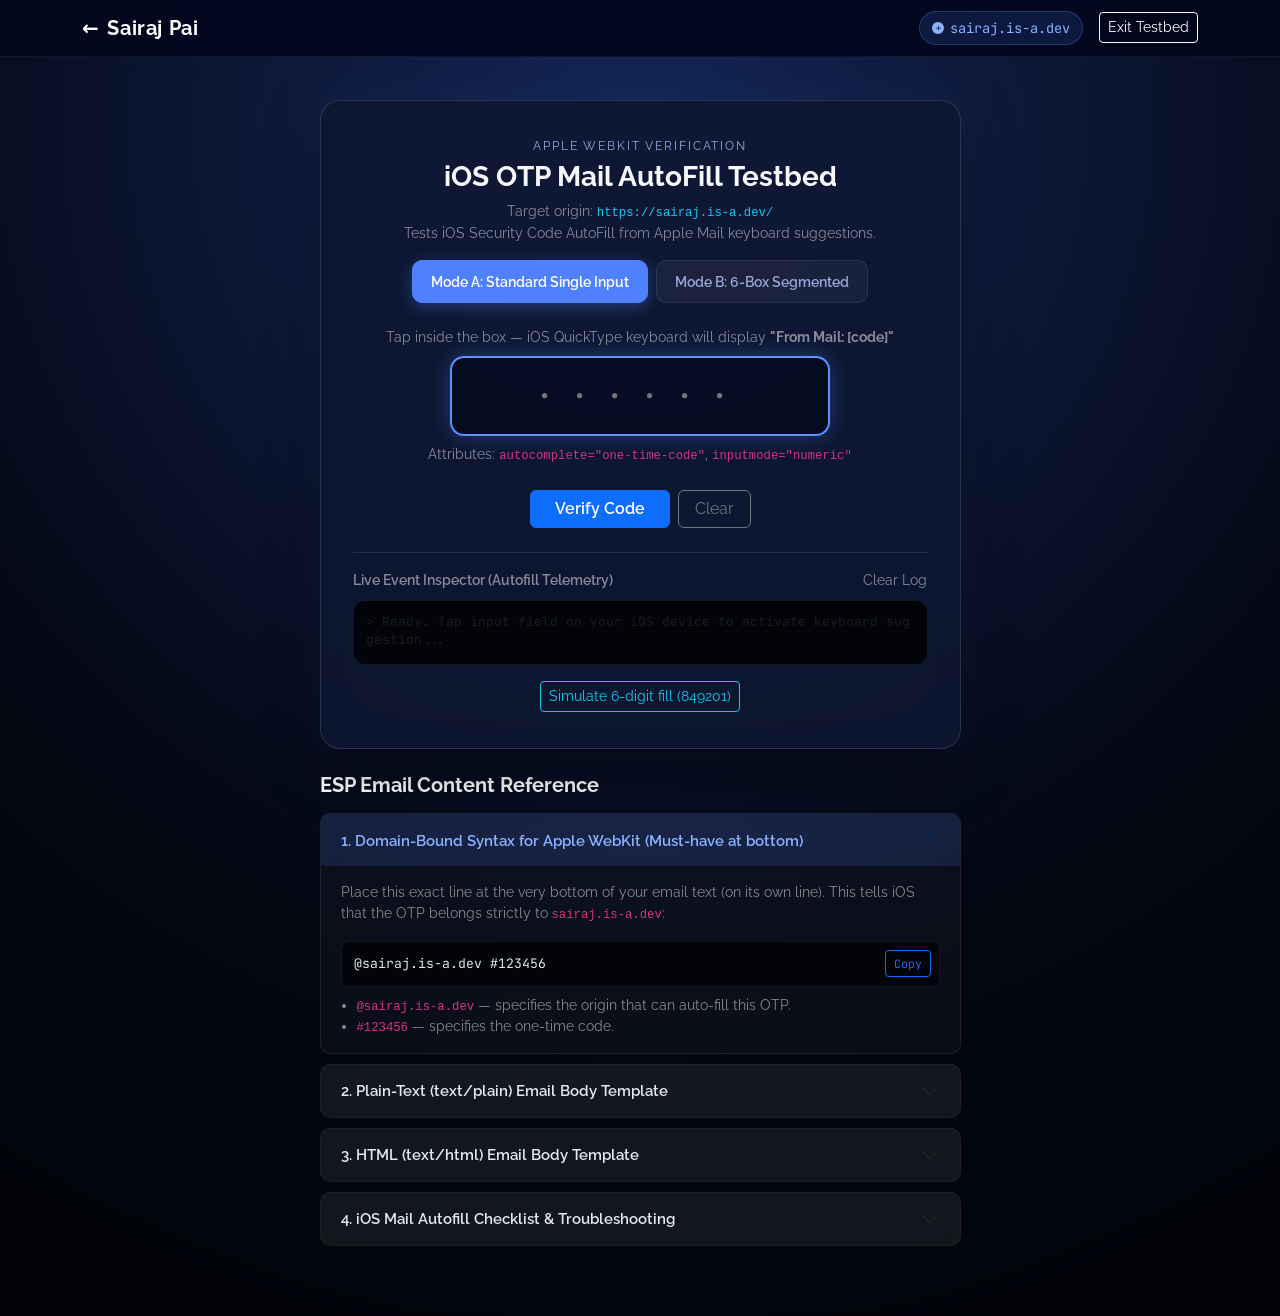
==== otp.html @ cb769e54 "test : otp mailer" ====
<!DOCTYPE html>
<html lang="en">
<head>
  <meta charset="utf-8" />
  <meta name="viewport" content="width=device-width, initial-scale=1, maximum-scale=1" />
  <title>OTP AutoFill Testbed — Sairaj Pai</title>
  <link rel="icon" type="image/x-icon" href="old/v2/images/favicon.png" />

  <!-- Fonts & Bootstrap 5.3 -->
  <link rel="preconnect" href="https://fonts.googleapis.com" />
  <link rel="preconnect" href="https://fonts.gstatic.com" crossorigin />
  <link href="https://fonts.googleapis.com/css2?family=Raleway:wght@300;400;600;700&family=JetBrains+Mono:wght@400;600&display=swap" rel="stylesheet" />
  <link href="https://cdn.jsdelivr.net/npm/bootstrap@5.3.3/dist/css/bootstrap.min.css" rel="stylesheet" crossorigin="anonymous" />
  <link rel="stylesheet" href="css/main.css" />

  <style>
    :root {
      --sp-accent: #4f80ff;
      --sp-accent-glow: rgba(79, 128, 255, 0.35);
      --sp-card-bg: rgba(14, 23, 49, 0.88);
      --sp-card-border: rgba(255, 255, 255, 0.12);
      --sp-box-border: rgba(255, 255, 255, 0.18);
      --sp-box-focus: #5b92ff;
      --sp-success: #10b981;
    }

    body {
      background: #040814;
      color: #f6f7fb;
      min-height: 100vh;
      display: flex;
      flex-direction: column;
    }

    .otp-page-wrapper {
      background: radial-gradient(circle at 50% 10%, #152758 0%, #040814 60%, #020308 100%);
      flex: 1;
      padding-top: 100px;
      padding-bottom: 60px;
    }

    .otp-card {
      background: var(--sp-card-bg);
      backdrop-filter: blur(16px);
      border: 1px solid var(--sp-card-border);
      border-radius: 20px;
      padding: 36px 32px;
      box-shadow: 0 20px 50px rgba(0, 0, 0, 0.5), 0 0 40px rgba(79, 128, 255, 0.12);
    }

    .badge-domain {
      background: rgba(79, 128, 255, 0.15);
      color: #8bb2ff;
      border: 1px solid rgba(79, 128, 255, 0.3);
      font-family: 'JetBrains Mono', monospace;
      font-size: 0.85rem;
      padding: 6px 12px;
      border-radius: 999px;
      display: inline-flex;
      align-items: center;
      gap: 6px;
    }

    /* Tabs */
    .nav-pills-custom .nav-link {
      color: #9aa4d9;
      background: rgba(255, 255, 255, 0.05);
      border: 1px solid rgba(255, 255, 255, 0.08);
      font-weight: 600;
      font-size: 0.9rem;
      border-radius: 10px;
      padding: 10px 18px;
      transition: all 0.2s ease;
    }

    .nav-pills-custom .nav-link.active {
      background: var(--sp-accent);
      color: #fff;
      border-color: var(--sp-accent);
      box-shadow: 0 4px 15px var(--sp-accent-glow);
    }

    /* Single Input */
    .otp-single-input {
      background: rgba(4, 8, 20, 0.7);
      border: 2px solid var(--sp-box-border);
      color: #fff;
      font-family: 'JetBrains Mono', monospace;
      font-size: 2rem;
      letter-spacing: 0.5em;
      text-align: center;
      padding: 14px 20px;
      border-radius: 14px;
      width: 100%;
      max-width: 380px;
      margin: 0 auto;
      transition: all 0.25s ease;
    }

    .otp-single-input:focus {
      outline: none;
      border-color: var(--sp-box-focus);
      box-shadow: 0 0 20px var(--sp-accent-glow);
      background: rgba(6, 12, 32, 0.9);
      color: #fff;
    }

    /* 6-box Segmented Inputs */
    .otp-box-group {
      display: flex;
      justify-content: center;
      gap: 10px;
      max-width: 440px;
      margin: 0 auto;
    }

    .otp-box {
      width: 54px;
      height: 64px;
      background: rgba(4, 8, 20, 0.7);
      border: 2px solid var(--sp-box-border);
      color: #fff;
      font-family: 'JetBrains Mono', monospace;
      font-size: 1.8rem;
      font-weight: 700;
      text-align: center;
      border-radius: 12px;
      transition: all 0.2s ease;
      caret-color: var(--sp-accent);
    }

    .otp-box:focus {
      outline: none;
      border-color: var(--sp-box-focus);
      box-shadow: 0 0 16px var(--sp-accent-glow);
      background: rgba(6, 12, 32, 0.95);
      color: #fff;
      transform: translateY(-2px);
    }

    @media (max-width: 480px) {
      .otp-box-group {
        gap: 6px;
      }
      .otp-box {
        width: 44px;
        height: 54px;
        font-size: 1.5rem;
      }
      .otp-card {
        padding: 24px 18px;
      }
    }

    /* Event Console / Log */
    .console-panel {
      background: #02040a;
      border: 1px solid rgba(255, 255, 255, 0.08);
      border-radius: 12px;
      font-family: 'JetBrains Mono', monospace;
      font-size: 0.8rem;
      color: #a5b4fc;
      max-height: 220px;
      overflow-y: auto;
      padding: 12px;
    }

    .console-entry {
      margin-bottom: 4px;
      line-height: 1.4;
      word-break: break-all;
    }

    .console-tag {
      padding: 2px 6px;
      border-radius: 4px;
      font-size: 0.72rem;
      font-weight: 600;
      text-transform: uppercase;
      margin-right: 6px;
    }
    .tag-autofill { background: #065f46; color: #6ee7b7; }
    .tag-input { background: #1e3a8a; color: #93c5fd; }
    .tag-paste { background: #701a75; color: #f472b6; }
    .tag-focus { background: #374151; color: #d1d5db; }
    .tag-success { background: #14532d; color: #86efac; }

    /* Accordion / Cheat Sheet */
    .accordion-custom .accordion-item {
      background: rgba(255, 255, 255, 0.03);
      border: 1px solid rgba(255, 255, 255, 0.08);
      border-radius: 10px;
      margin-bottom: 10px;
      overflow: hidden;
    }

    .accordion-custom .accordion-button {
      background: rgba(255, 255, 255, 0.04);
      color: #e2e8f0;
      font-weight: 600;
      font-size: 0.92rem;
      box-shadow: none !important;
    }

    .accordion-custom .accordion-button:not(.collapsed) {
      background: rgba(79, 128, 255, 0.15);
      color: #8bb2ff;
    }

    .code-preview {
      background: #02040a;
      border: 1px solid rgba(255, 255, 255, 0.07);
      border-radius: 8px;
      padding: 12px;
      font-family: 'JetBrains Mono', monospace;
      font-size: 0.82rem;
      color: #e2e8f0;
      position: relative;
    }

    .btn-copy-code {
      position: absolute;
      top: 8px;
      right: 8px;
      font-size: 0.72rem;
      padding: 4px 8px;
    }
  </style>
</head>
<body>

  <!-- Minimal Nav -->
  <nav class="navbar navbar-expand navbar-dark sp-navbar fixed-top">
    <div class="container">
      <a class="navbar-brand d-flex align-items-center gap-2" href="index.html">
        <span>&larr;</span> Sairaj Pai
      </a>
      <div class="ms-auto d-flex align-items-center gap-3">
        <span class="badge-domain d-none d-sm-inline-flex">
          <svg width="12" height="12" fill="currentColor" viewBox="0 0 16 16">
            <path d="M8 0a8 8 0 1 0 0 16A8 8 0 0 0 8 0zm3.5 7.5a.5.5 0 0 1 0 1H9v2.5a.5.5 0 0 1-1 0V8.5H5.5a.5.5 0 0 1 0-1H8V5a.5.5 0 0 1 1 0v2.5h2.5z"/>
          </svg>
          sairaj.is-a.dev
        </span>
        <a href="index.html" class="btn btn-sm btn-outline-light">Exit Testbed</a>
      </div>
    </div>
  </nav>

  <!-- Main Content -->
  <div class="otp-page-wrapper">
    <div class="container">
      <div class="row justify-content-center">
        <div class="col-12 col-lg-8 col-xl-7">
          
          <!-- Test Card -->
          <div class="otp-card">
            
            <div class="text-center mb-4">
              <span class="sp-eyebrow d-block mb-1">Apple WebKit Verification</span>
              <h1 class="h3 fw-bold mb-2">iOS OTP Mail AutoFill Testbed</h1>
              <p class="text-white-50 small mb-3">
                Target origin: <code class="text-info">https://sairaj.is-a.dev/</code><br>
                Tests iOS Security Code AutoFill from Apple Mail keyboard suggestions.
              </p>

              <!-- Tabs to switch between Single input and Segmented 6-box input -->
              <ul class="nav nav-pills nav-pills-custom justify-content-center gap-2 mt-3" id="otpTabs" role="tablist">
                <li class="nav-item" role="presentation">
                  <button class="nav-link active" id="single-tab" data-bs-toggle="pill" data-bs-target="#tab-single" type="button" role="tab" aria-selected="true">
                    Mode A: Standard Single Input
                  </button>
                </li>
                <li class="nav-item" role="presentation">
                  <button class="nav-link" id="segmented-tab" data-bs-toggle="pill" data-bs-target="#tab-segmented" type="button" role="tab" aria-selected="false">
                    Mode B: 6-Box Segmented
                  </button>
                </li>
              </ul>
            </div>

            <!-- Tab Content -->
            <div class="tab-content mb-4" id="otpTabContent">
              
              <!-- Tab 1: Single Input -->
              <div class="tab-pane fade show active" id="tab-single" role="tabpanel">
                <form id="form-single" onsubmit="event.preventDefault(); verifyCode(document.getElementById('otp-single').value, 'Single Input');">
                  <div class="text-center mb-4">
                    <label for="otp-single" class="form-label text-white-50 small mb-2 d-block">
                      Tap inside the box &mdash; iOS QuickType keyboard will display <strong>"From Mail: [code]"</strong>
                    </label>
                    <input 
                      type="text" 
                      id="otp-single" 
                      name="one-time-code" 
                      autocomplete="one-time-code" 
                      inputmode="numeric" 
                      pattern="[0-9]*" 
                      maxlength="6" 
                      placeholder="······" 
                      class="otp-single-input"
                      autofocus
                    />
                    <div class="form-text text-white-50 mt-2 small">
                      Attributes: <code>autocomplete="one-time-code"</code>, <code>inputmode="numeric"</code>
                    </div>
                  </div>

                  <div class="d-flex justify-content-center gap-2">
                    <button type="submit" class="btn btn-primary px-4 fw-semibold">
                      Verify Code
                    </button>
                    <button type="button" class="btn btn-outline-secondary px-3" onclick="resetForm('single')">
                      Clear
                    </button>
                  </div>
                </form>
              </div>

              <!-- Tab 2: Segmented 6-Box Input -->
              <div class="tab-pane fade" id="tab-segmented" role="tabpanel">
                <form id="form-segmented" onsubmit="event.preventDefault(); submitSegmented();">
                  <div class="text-center mb-4">
                    <label class="form-label text-white-50 small mb-3 d-block">
                      Box 1 carries <code>autocomplete="one-time-code"</code>. Script will auto-distribute all 6 digits when tapped from keyboard suggestion.
                    </label>

                    <div class="otp-box-group" id="segmented-container">
                      <input type="text" class="otp-box" id="box-1" maxlength="6" inputmode="numeric" pattern="[0-9]*" autocomplete="one-time-code" placeholder="•" />
                      <input type="text" class="otp-box" id="box-2" maxlength="1" inputmode="numeric" pattern="[0-9]*" placeholder="•" />
                      <input type="text" class="otp-box" id="box-3" maxlength="1" inputmode="numeric" pattern="[0-9]*" placeholder="•" />
                      <input type="text" class="otp-box" id="box-4" maxlength="1" inputmode="numeric" pattern="[0-9]*" placeholder="•" />
                      <input type="text" class="otp-box" id="box-5" maxlength="1" inputmode="numeric" pattern="[0-9]*" placeholder="•" />
                      <input type="text" class="otp-box" id="box-6" maxlength="1" inputmode="numeric" pattern="[0-9]*" placeholder="•" />
                    </div>
                  </div>

                  <div class="d-flex justify-content-center gap-2">
                    <button type="submit" class="btn btn-primary px-4 fw-semibold">
                      Verify Code
                    </button>
                    <button type="button" class="btn btn-outline-secondary px-3" onclick="resetForm('segmented')">
                      Clear
                    </button>
                  </div>
                </form>
              </div>

            </div>

            <!-- Verification Status Display -->
            <div id="status-alert" class="alert d-none mb-4 text-center" role="alert"></div>

            <!-- Live Event Telemetry Console -->
            <div class="mt-4 pt-3 border-top border-secondary border-opacity-25">
              <div class="d-flex justify-content-between align-items-center mb-2">
                <span class="small fw-semibold text-white-50">Live Event Inspector (Autofill Telemetry)</span>
                <button class="btn btn-link btn-sm text-white-50 text-decoration-none p-0" onclick="clearConsole()">
                  Clear Log
                </button>
              </div>
              <div class="console-panel" id="event-console">
                <div class="console-entry text-muted">&gt; Ready. Tap input field on your iOS device to activate keyboard suggestion...</div>
              </div>
            </div>

            <!-- Test Simulation Button -->
            <div class="d-flex justify-content-center gap-2 mt-3">
              <button class="btn btn-sm btn-outline-info text-opacity-75" onclick="simulateAutofill('849201')">
                Simulate 6-digit fill (849201)
              </button>
            </div>

          </div>

          <!-- ESP Mail Guidelines & Cheat Sheet -->
          <div class="mt-4">
            <h2 class="h5 fw-bold text-white mb-3">ESP Email Content Reference</h2>
            
            <div class="accordion accordion-custom" id="espAccordion">
              
              <!-- Accordion 1: WebKit Domain-Bound Syntax -->
              <div class="accordion-item">
                <h2 class="accordion-header" id="headingOne">
                  <button class="accordion-button" type="button" data-bs-toggle="collapse" data-bs-target="#collapseOne" aria-expanded="true" aria-controls="collapseOne">
                    1. Domain-Bound Syntax for Apple WebKit (Must-have at bottom)
                  </button>
                </h2>
                <div id="collapseOne" class="accordion-collapse collapse show" aria-labelledby="headingOne" data-bs-parent="#espAccordion">
                  <div class="accordion-body text-white-50 small">
                    <p>Place this exact line at the very bottom of your email text (on its own line). This tells iOS that the OTP belongs strictly to <code>sairaj.is-a.dev</code>:</p>
                    <div class="code-preview mb-2">
                      <span id="domain-bound-sample">@sairaj.is-a.dev #123456</span>
                      <button class="btn btn-sm btn-outline-primary btn-copy-code" onclick="copyText('domain-bound-sample', this)">Copy</button>
                    </div>
                    <ul class="mb-0 ps-3">
                      <li><code>@sairaj.is-a.dev</code> &mdash; specifies the origin that can auto-fill this OTP.</li>
                      <li><code>#123456</code> &mdash; specifies the one-time code.</li>
                    </ul>
                  </div>
                </div>
              </div>

              <!-- Accordion 2: Plain Text Template -->
              <div class="accordion-item">
                <h2 class="accordion-header" id="headingTwo">
                  <button class="accordion-button collapsed" type="button" data-bs-toggle="collapse" data-bs-target="#collapseTwo" aria-expanded="false" aria-controls="collapseTwo">
                    2. Plain-Text (text/plain) Email Body Template
                  </button>
                </h2>
                <div id="collapseTwo" class="accordion-collapse collapse" aria-labelledby="headingTwo" data-bs-parent="#espAccordion">
                  <div class="accordion-body text-white-50 small">
                    <div class="code-preview mb-2">
                      <pre id="plain-text-sample" class="m-0" style="white-space: pre-wrap;">Your verification code is 123456.

This code will expire in 10 minutes.

@sairaj.is-a.dev #123456</pre>
                      <button class="btn btn-sm btn-outline-primary btn-copy-code" onclick="copyText('plain-text-sample', this)">Copy</button>
                    </div>
                  </div>
                </div>
              </div>

              <!-- Accordion 3: HTML Template -->
              <div class="accordion-item">
                <h2 class="accordion-header" id="headingThree">
                  <button class="accordion-button collapsed" type="button" data-bs-toggle="collapse" data-bs-target="#collapseThree" aria-expanded="false" aria-controls="collapseThree">
                    3. HTML (text/html) Email Body Template
                  </button>
                </h2>
                <div id="collapseThree" class="accordion-collapse collapse" aria-labelledby="headingThree" data-bs-parent="#espAccordion">
                  <div class="accordion-body text-white-50 small">
                    <div class="code-preview mb-2">
                      <pre id="html-sample" class="m-0" style="white-space: pre-wrap;">&lt;!DOCTYPE html&gt;
&lt;html&gt;
&lt;head&gt;
  &lt;meta charset="utf-8"&gt;
  &lt;title&gt;Verification Code&lt;/title&gt;
&lt;/head&gt;
&lt;body style="font-family: -apple-system, BlinkMacSystemFont, 'Segoe UI', Roboto, Helvetica, Arial, sans-serif; background-color: #f7f9fc; padding: 24px; margin: 0;"&gt;
  &lt;div style="max-width: 480px; margin: 0 auto; background: #ffffff; border-radius: 10px; padding: 32px; border: 1px solid #e2e8f0;"&gt;
    &lt;h2 style="color: #0f172a; margin-top: 0; font-size: 20px;"&gt;Security Verification&lt;/h2&gt;
    &lt;p style="color: #475569; font-size: 15px;"&gt;Your verification code for &lt;strong&gt;sairaj.is-a.dev&lt;/strong&gt; is:&lt;/p&gt;
    &lt;div style="background: #f1f5f9; border-radius: 8px; padding: 18px; text-align: center; margin: 24px 0;"&gt;
      &lt;span style="font-size: 32px; font-weight: bold; letter-spacing: 6px; color: #2563eb; font-family: monospace;"&gt;123456&lt;/span&gt;
    &lt;/div&gt;
    &lt;p style="color: #64748b; font-size: 13px;"&gt;This code is valid for 10 minutes. Do not share it with anyone.&lt;/p&gt;
    &lt;hr style="border: none; border-top: 1px solid #e2e8f0; margin: 24px 0;"&gt;
    &lt;!-- Domain-bound code for iOS Safari AutoFill --&gt;
    &lt;p style="color: #94a3b8; font-size: 12px; margin: 0; font-family: monospace;"&gt;@sairaj.is-a.dev #123456&lt;/p&gt;
  &lt;/div&gt;
&lt;/body&gt;
&lt;/html&gt;</pre>
                      <button class="btn btn-sm btn-outline-primary btn-copy-code" onclick="copyText('html-sample', this)">Copy</button>
                    </div>
                  </div>
                </div>
              </div>

              <!-- Accordion 4: iOS Testing Prerequisites -->
              <div class="accordion-item">
                <h2 class="accordion-header" id="headingFour">
                  <button class="accordion-button collapsed" type="button" data-bs-toggle="collapse" data-bs-target="#collapseFour" aria-expanded="false" aria-controls="collapseFour">
                    4. iOS Mail Autofill Checklist &amp; Troubleshooting
                  </button>
                </h2>
                <div id="collapseFour" class="accordion-collapse collapse" aria-labelledby="headingFour" data-bs-parent="#espAccordion">
                  <div class="accordion-body text-white-50 small">
                    <ul class="mb-0 ps-3">
                      <li class="mb-2"><strong>Native Apple Mail app:</strong> The destination email account must be set up inside Apple's native <em>Mail</em> app on your iPhone/iPad. Third-party apps (Gmail, Outlook apps) cannot pass QuickType suggestions to Safari.</li>
                      <li class="mb-2"><strong>Primary Inbox required:</strong> If the ESP mail lands in <em>Junk/Spam</em>, iOS security suppresses the autofill suggestion.</li>
                      <li class="mb-2"><strong>Safari domain match:</strong> Safari URL must match the <code>@sairaj.is-a.dev</code> domain. (If accessing via <code>gegendepressed.github.io</code>, it redirects to <code>sairaj.is-a.dev</code>).</li>
                      <li class="mb-2"><strong>iOS Settings:</strong> Verify in iOS <em>Settings &gt; Passwords &gt; Password Options</em> (or <em>Settings &gt; General &gt; AutoFill &amp; Passwords</em>) that <strong>AutoFill Passwords and Passkeys</strong> is ON.</li>
                      <li class="mb-2"><strong>Delete After Use feature:</strong> If iOS is set to "Delete After Use", iOS will automatically delete the OTP email from Mail as soon as you tap the QuickType autofill bar.</li>
                      <li><strong>Recency:</strong> The email must arrive recently (usually within the last ~10-15 minutes).</li>
                    </ul>
                  </div>
                </div>
              </div>

            </div>
          </div>

        </div>
      </div>
    </div>
  </div>

  <!-- Scripts -->
  <script src="https://cdn.jsdelivr.net/npm/bootstrap@5.3.3/dist/js/bootstrap.bundle.min.js" crossorigin="anonymous"></script>

  <script>
    const consoleEl = document.getElementById('event-console');
    const statusAlert = document.getElementById('status-alert');

    function logEvent(tag, message, tagClass = 'tag-input') {
      const now = new Date();
      const timeStr = now.toTimeString().split(' ')[0] + '.' + String(now.getMilliseconds()).padStart(3, '0');
      const entry = document.createElement('div');
      entry.className = 'console-entry';
      entry.innerHTML = `<span class="text-white-50">[${timeStr}]</span> <span class="console-tag ${tagClass}">${tag}</span> ${message}`;
      consoleEl.appendChild(entry);
      consoleEl.scrollTop = consoleEl.scrollHeight;
    }

    function clearConsole() {
      consoleEl.innerHTML = '<div class="console-entry text-muted">&gt; Console cleared. Waiting for interaction...</div>';
    }

    function showStatus(message, isSuccess = true) {
      statusAlert.className = `alert alert-${isSuccess ? 'success' : 'danger'} mb-4 text-center fw-semibold`;
      statusAlert.textContent = message;
      statusAlert.classList.remove('d-none');
    }

    function hideStatus() {
      statusAlert.classList.add('d-none');
    }

    function verifyCode(val, source) {
      val = (val || '').trim();
      logEvent('VERIFY', `Verifying code "${val}" from ${source}`, 'tag-success');
      if (/^\d{4,8}$/.test(val)) {
        showStatus(`Code "${val}" successfully received and validated via ${source}!`, true);
      } else if (!val) {
        showStatus('Please enter or autofill a verification code first.', false);
      } else {
        showStatus(`Received non-standard code "${val}". Expected 4-8 numeric digits.`, false);
      }
    }

    function resetForm(type) {
      hideStatus();
      if (type === 'single') {
        const input = document.getElementById('otp-single');
        input.value = '';
        input.focus();
        logEvent('RESET', 'Single input cleared', 'tag-focus');
      } else {
        for (let i = 1; i <= 6; i++) {
          const box = document.getElementById('box-' + i);
          if (box) box.value = '';
        }
        document.getElementById('box-1').focus();
        logEvent('RESET', 'Segmented boxes cleared', 'tag-focus');
      }
    }

    /* Single Input Event Handlers */
    const singleInput = document.getElementById('otp-single');
    singleInput.addEventListener('focus', () => {
      logEvent('FOCUS', 'Single OTP input focused. iOS QuickType keyboard active.', 'tag-focus');
    });

    singleInput.addEventListener('input', (e) => {
      const val = singleInput.value;
      const isAutoFill = (val.length > 1 && e.inputType === 'insertReplacementText') || val.length >= 4;
      logEvent(
        isAutoFill ? 'AUTOFILL' : 'INPUT',
        `Value: "${val}" (Length: ${val.length}, inputType: "${e.inputType || 'none'}")`,
        isAutoFill ? 'tag-autofill' : 'tag-input'
      );
      if (val.length === 6) {
        verifyCode(val, 'Single Input (Auto-triggered on 6 digits)');
      }
    });

    singleInput.addEventListener('paste', (e) => {
      const pasteData = (e.clipboardData || window.clipboardData).getData('text');
      logEvent('PASTE', `Pasted raw data: "${pasteData}"`, 'tag-paste');
    });

    singleInput.addEventListener('change', () => {
      logEvent('CHANGE', `Value committed: "${singleInput.value}"`, 'tag-input');
    });

    /* Segmented 6-box Handlers */
    const boxes = [
      document.getElementById('box-1'),
      document.getElementById('box-2'),
      document.getElementById('box-3'),
      document.getElementById('box-4'),
      document.getElementById('box-5'),
      document.getElementById('box-6')
    ];

    function getSegmentedValue() {
      return boxes.map(b => b.value).join('');
    }

    function fillSegmented(code) {
      const clean = code.replace(/\D/g, '').slice(0, 6);
      for (let i = 0; i < 6; i++) {
        boxes[i].value = clean[i] || '';
      }
      const lastIndex = Math.min(clean.length, 5);
      boxes[lastIndex].focus();
      return clean;
    }

    boxes.forEach((box, index) => {
      box.addEventListener('focus', () => {
        logEvent('FOCUS', `Segmented Box #${index + 1} focused.`, 'tag-focus');
      });

      box.addEventListener('input', (e) => {
        const val = box.value;

        // If user / iOS pasted or autofilled multi-character string into box 1
        if (val.length > 1) {
          const distributed = fillSegmented(val);
          logEvent('AUTOFILL', `Multi-digit detected in Box #${index + 1}: Distributed "${distributed}" across 6 boxes`, 'tag-autofill');
          if (distributed.length === 6) {
            verifyCode(distributed, 'Segmented Boxes (Auto-triggered)');
          }
          return;
        }

        logEvent('INPUT', `Box #${index + 1} = "${val}"`, 'tag-input');

        // Normal single character typing: move forward
        if (val.length === 1 && index < 5) {
          boxes[index + 1].focus();
        }

        const fullVal = getSegmentedValue();
        if (fullVal.length === 6) {
          verifyCode(fullVal, 'Segmented Boxes');
        }
      });

      box.addEventListener('keydown', (e) => {
        // Backspace handling to navigate backwards
        if (e.key === 'Backspace' && !box.value && index > 0) {
          boxes[index - 1].focus();
        }
      });

      box.addEventListener('paste', (e) => {
        e.preventDefault();
        const text = (e.clipboardData || window.clipboardData).getData('text').trim();
        logEvent('PASTE', `Pasted into Box #${index + 1}: "${text}"`, 'tag-paste');
        const distributed = fillSegmented(text);
        if (distributed.length === 6) {
          verifyCode(distributed, 'Segmented Boxes (Paste)');
        }
      });
    });

    function submitSegmented() {
      verifyCode(getSegmentedValue(), 'Segmented Boxes');
    }

    /* Simulation helper */
    function simulateAutofill(sampleCode) {
      logEvent('SIMULATE', `Simulating autofill injection with "${sampleCode}"...`, 'tag-autofill');
      const activeTab = document.querySelector('.tab-pane.active').id;
      if (activeTab === 'tab-single') {
        singleInput.value = sampleCode;
        singleInput.dispatchEvent(new Event('input', { bubbles: true }));
      } else {
        fillSegmented(sampleCode);
        verifyCode(sampleCode, 'Segmented Simulation');
      }
    }

    /* Copy to clipboard */
    function copyText(elementId, btn) {
      const el = document.getElementById(elementId);
      const text = el.innerText || el.textContent;
      navigator.clipboard.writeText(text).then(() => {
        const orig = btn.textContent;
        btn.textContent = 'Copied!';
        btn.classList.remove('btn-outline-primary');
        btn.classList.add('btn-success');
        setTimeout(() => {
          btn.textContent = orig;
          btn.classList.remove('btn-success');
          btn.classList.add('btn-outline-primary');
        }, 1500);
      });
    }
  </script>
</body>
</html>
---- css/main.css ----
body {
  margin: 0;
  font-family: "Raleway", system-ui, -apple-system, BlinkMacSystemFont, "Segoe UI", sans-serif;
  background: #040814;
  color: #f6f7fb;
}

.sp-header {
  background: radial-gradient(circle at top left, #182a5a 0, #040814 55%, #020308 100%);
  min-height: 100vh;
  padding-top: 64px;
}

.sp-navbar {
  background: rgba(3, 8, 29, 0.96);
  backdrop-filter: blur(12px);
  border-bottom: 1px solid rgba(255, 255, 255, 0.06);
}

.sp-navbar .navbar-brand {
  font-weight: 700;
  letter-spacing: 0.03em;
}

.sp-navbar .nav-link {
  font-weight: 500;
  font-size: 0.95rem;
}

.sp-hero {
  padding-top: 96px;
  padding-bottom: 96px;
}

.sp-eyebrow {
  text-transform: uppercase;
  letter-spacing: 0.15em;
  color: #9aa4d9;
  font-size: 0.78rem;
  margin-bottom: 0.75rem;
}

.sp-hero-title {
  font-size: clamp(2.4rem, 3.4vw, 3.2rem);
  font-weight: 700;
  margin-bottom: 0.5rem;
}

.sp-hero-subtitle {
  font-size: 1.02rem;
  max-width: 32rem;
  color: #c2c7e0;
}

.sp-hero-rotator {
  margin-top: 1rem;
  display: flex;
  flex-wrap: wrap;
  align-items: center;
  gap: 0.5rem;
  font-size: 0.95rem;
}

.sp-hero-label {
  color: #9aa4d9;
}

.sp-hero-chip {
  background: rgba(105, 142, 255, 0.1);
  border-radius: 999px;
  padding: 0.3rem 0.9rem;
  border: 1px solid rgba(105, 142, 255, 0.4);
  font-weight: 600;
  color: #e0e4ff;
}

.sp-hero-actions {
  margin-top: 1.75rem;
  display: flex;
  flex-wrap: wrap;
  gap: 0.75rem;
}

.sp-portrait-card {
  background: radial-gradient(circle at top, rgba(255, 255, 255, 0.06), rgba(11, 16, 36, 0.96));
  border-radius: 1.5rem;
  border: 1px solid rgba(255, 255, 255, 0.08);
  padding: 1.5rem;
  box-shadow: 0 32px 80px rgba(0, 0, 0, 0.65);
}

.sp-portrait {
  width: 100%;
  aspect-ratio: 4 / 5;
  border-radius: 1.25rem;
  background-image: url("../old/v2/images/profile.jpeg");
  background-size: cover;
  background-position: center;
  border: 3px solid rgba(252, 211, 77, 0.7);
  box-shadow: 0 24px 50px rgba(0, 0, 0, 0.75);
}

.sp-portrait-note {
  margin-top: 0.85rem;
  font-size: 0.9rem;
  color: #c4c8e3;
}

.sp-section {
  padding: 72px 0;
}

.sp-section-alt {
  background: radial-gradient(circle at top right, #121832 0, #050816 60%, #020308 100%);
}

.sp-section-title {
  font-size: 1.75rem;
  font-weight: 700;
  margin-bottom: 1.25rem;
}

.sp-section-tag {
  font-size: 0.9rem;
  color: #a5aedb;
}

.sp-subsection-heading {
  font-size: 1.1rem;
  font-weight: 600;
  margin-bottom: 0.75rem;
  color: #cfd3ff;
}

.sp-facts-card {
  background: rgba(7, 11, 30, 0.9);
  border-radius: 1.25rem;
  border: 1px solid rgba(255, 255, 255, 0.08);
  padding: 1.5rem 1.75rem;
}

.sp-project-toggle {
  display: inline-flex;
  padding: 3px;
  border-radius: 999px;
  background: rgba(15, 23, 42, 0.8);
  border: 1px solid rgba(148, 163, 184, 0.6);
}

.sp-toggle-btn {
  border: none;
  background: transparent;
  color: #c7d2fe;
  padding: 0.25rem 0.85rem;
  border-radius: 999px;
  font-size: 0.85rem;
}

.sp-toggle-btn--active {
  background: rgba(59, 130, 246, 0.2);
  color: #e5e7ff;
}

.sp-project-slider {
  position: relative;
}

.sp-project-group {
  transition: opacity 0.25s ease, transform 0.25s ease;
}

.sp-project-group--active {
  opacity: 1;
  transform: translateX(0);
}

.sp-project-group:not(.sp-project-group--active) {
  opacity: 0;
  transform: translateX(12px);
  pointer-events: none;
  position: absolute;
  inset: 0;
}

.sp-facts-title {
  font-size: 1.1rem;
  font-weight: 600;
  margin-bottom: 0.9rem;
}

.sp-facts-list {
  list-style: none;
  padding: 0;
  margin: 0;
  display: flex;
  flex-direction: column;
  gap: 0.6rem;
}

.sp-facts-list li {
  display: flex;
  justify-content: space-between;
  gap: 1.25rem;
  font-size: 0.9rem;
  color: #d0d4f1;
}

.sp-facts-list li span:first-child {
  color: #8e96c5;
}

.sp-project-card {
  background: linear-gradient(135deg, rgba(11, 15, 34, 0.98), rgba(16, 27, 69, 0.98));
  border-radius: 1.25rem;
  padding: 1.25rem 1.4rem;
  border: 1px solid rgba(255, 255, 255, 0.08);
  height: 100%;
  display: flex;
  flex-direction: column;
  justify-content: space-between;
}

.sp-project-card--clickable {
  cursor: pointer;
}

.sp-project-card--clickable:hover {
  border-color: rgba(129, 140, 248, 0.9);
}

.sp-project-card--subtle {
  background: rgba(10, 14, 33, 0.96);
}

.sp-project-header {
  display: flex;
  justify-content: space-between;
  align-items: baseline;
  gap: 0.5rem;
  margin-bottom: 0.75rem;
  flex-wrap: wrap;
}

.sp-project-title {
  font-size: 1.1rem;
  font-weight: 600;
}

.sp-project-pill {
  font-size: 0.75rem;
  padding: 0.2rem 0.6rem;
  border-radius: 999px;
  border: 1px solid rgba(180, 198, 255, 0.5);
  color: #bec7ff;
}

.sp-status-pill {
  font-size: 0.7rem;
  padding: 0.15rem 0.55rem;
  border-radius: 999px;
  border: 1px solid rgba(148, 163, 184, 0.7);
  text-transform: uppercase;
  letter-spacing: 0.06em;
}

.sp-status-pill--ongoing {
  border-color: rgba(56, 189, 248, 0.8);
  color: #7dd3fc;
}

.sp-status-pill--finished {
  border-color: rgba(74, 222, 128, 0.8);
  color: #bbf7d0;
}

.sp-project-body {
  font-size: 0.95rem;
  color: #c9cee9;
  margin-bottom: 1rem;
}

.sp-project-footer {
  font-size: 0.9rem;
}

.sp-project-note {
  color: #9ea6d2;
}

.sp-project-open {
  align-self: flex-start;
  margin-top: 0.25rem;
  font-size: 0.85rem;
  padding: 0.2rem 0.9rem;
  border-radius: 999px;
  border: 1px solid rgba(148, 163, 184, 0.7);
  background: transparent;
  color: #e5e7eb;
}

.sp-project-open:hover {
  border-color: rgba(129, 140, 248, 0.9);
}

.sp-link {
  color: #facc6b;
  text-decoration: none;
  position: relative;
}

.sp-link::after {
  content: "";
  position: absolute;
  left: 0;
  bottom: -2px;
  width: 100%;
  height: 1px;
  background: linear-gradient(90deg, #facc6b, transparent);
  opacity: 0;
  transform: translateY(2px);
  transition: opacity 0.15s ease, transform 0.15s ease;
}

.sp-link:hover::after {
  opacity: 1;
  transform: translateY(0);
}

.sp-music-card {
  border-radius: 1.25rem;
  border: 1px dashed rgba(250, 204, 21, 0.6);
  padding: 1.4rem 1.6rem;
  background: rgba(7, 11, 31, 0.9);
}

.sp-music-line {
  margin: 0 0 0.4rem;
  font-weight: 500;
}

.sp-music-footnote {
  margin-top: 0.75rem;
  font-size: 0.85rem;
  color: #aeb6de;
}

.sp-contact-list {
  list-style: none;
  padding: 0;
  margin: 1rem 0 0;
  display: flex;
  flex-direction: column;
  gap: 0.5rem;
}

.sp-contact-list li {
  display: flex;
  flex-wrap: wrap;
  gap: 0.5rem;
  font-size: 0.95rem;
}

.sp-contact-list span {
  width: 4.5rem;
  color: #8e96c5;
}

.sp-contact-list a {
  color: #e4e7ff;
  text-decoration: none;
}

.sp-contact-list a:hover {
  text-decoration: underline;
}

.sp-form-card {
  background: rgba(7, 11, 31, 0.96);
  border-radius: 1.25rem;
  padding: 1.6rem 1.8rem;
  border: 1px solid rgba(255, 255, 255, 0.1);
}

.sp-form-title {
  font-size: 1.1rem;
  font-weight: 600;
  margin-bottom: 1rem;
}

.sp-form-status {
  margin-top: 0.75rem;
  font-size: 0.9rem;
  min-height: 1.2em;
}

.sp-form-status--ok {
  color: #4ade80;
}

.sp-form-status--error {
  color: #fca5a5;
}

.sp-footer {
  border-top: 1px solid rgba(255, 255, 255, 0.08);
  padding: 1.2rem 0 1.5rem;
  background: #020308;
}

.sp-footer-text {
  font-size: 0.9rem;
  color: #a4accf;
  max-width: 52ch;
}

.sp-footer-links {
  display: flex;
  flex-wrap: wrap;
  gap: 1rem;
  font-size: 0.9rem;
}

.sp-footer-links a {
  color: #d8dcff;
  text-decoration: none;
}

.sp-footer-links a:hover {
  text-decoration: underline;
}

.sp-modal-backdrop {
  position: fixed;
  inset: 0;
  background: rgba(15, 23, 42, 0.8);
  display: flex;
  align-items: center;
  justify-content: center;
  z-index: 1050;
}

.sp-modal {
  width: min(1120px, 100% - 3rem);
  height: auto;
  max-height: calc(100vh - 3rem);
  background: #020617;
  border-radius: 1.25rem;
  border: 1px solid rgba(148, 163, 184, 0.5);
  padding: 1.25rem 1.5rem 1.5rem;
  overflow: auto;
}

.sp-modal-header {
  display: flex;
  justify-content: space-between;
  align-items: center;
  gap: 0.75rem;
  margin-bottom: 0.5rem;
}

.sp-modal-title {
  font-size: 1.35rem;
  margin: 0;
}

.sp-modal-main {
  display: flex;
  gap: 1.5rem;
  align-items: flex-start;
  margin-top: 0.4rem;
}

.sp-modal-info {
  flex: 1 1 0;
  min-width: 0;
}

.sp-modal-period {
  font-size: 0.9rem;
  color: #9ca3af;
}

.sp-modal-tech {
  font-size: 0.9rem;
  margin-top: 0.5rem;
  color: #e5e7eb;
}

.sp-modal-list {
  margin-top: 0.75rem;
  padding-left: 1.1rem;
  font-size: 0.9rem;
}

.sp-modal-list li + li {
  margin-top: 0.25rem;
}

.sp-modal-actions {
  margin-top: 0.9rem;
  display: flex;
  flex-wrap: wrap;
  gap: 0.5rem;
}

.sp-modal-frame-wrapper {
  flex: 1 1 0;
  min-width: 0;
  margin-top: 0;
  border-radius: 0.85rem;
  overflow: hidden;
  border: 1px solid rgba(55, 65, 81, 0.9);
}

.sp-modal-frame-wrapper iframe {
  display: block;
  width: 100%;
  min-height: 480px;
  border: none;
  background: #020617;
}

.sp-modal-close {
  position: absolute;
  top: 0.6rem;
  right: 1rem;
  border: none;
  background: transparent;
  color: #e5e7eb;
  font-size: 1.4rem;
}

@media (max-width: 767px) {
  .sp-header {
    padding-top: 56px;
  }

  .sp-hero {
    padding-top: 72px;
    padding-bottom: 64px;
  }

  .sp-portrait-card {
    max-width: 320px;
    margin: 0 auto;
  }

  .sp-modal {
    width: min(960px, 100% - 2rem);
    height: auto;
    max-height: calc(100vh - 3rem);
    border-radius: 1.25rem;
    border: 1px solid rgba(148, 163, 184, 0.5);
  }

  .sp-modal-main {
    flex-direction: column;
  }

  .sp-modal-frame-wrapper {
    display: none !important;
  }

  .sp-modal-list {
    display: none;
  }
}
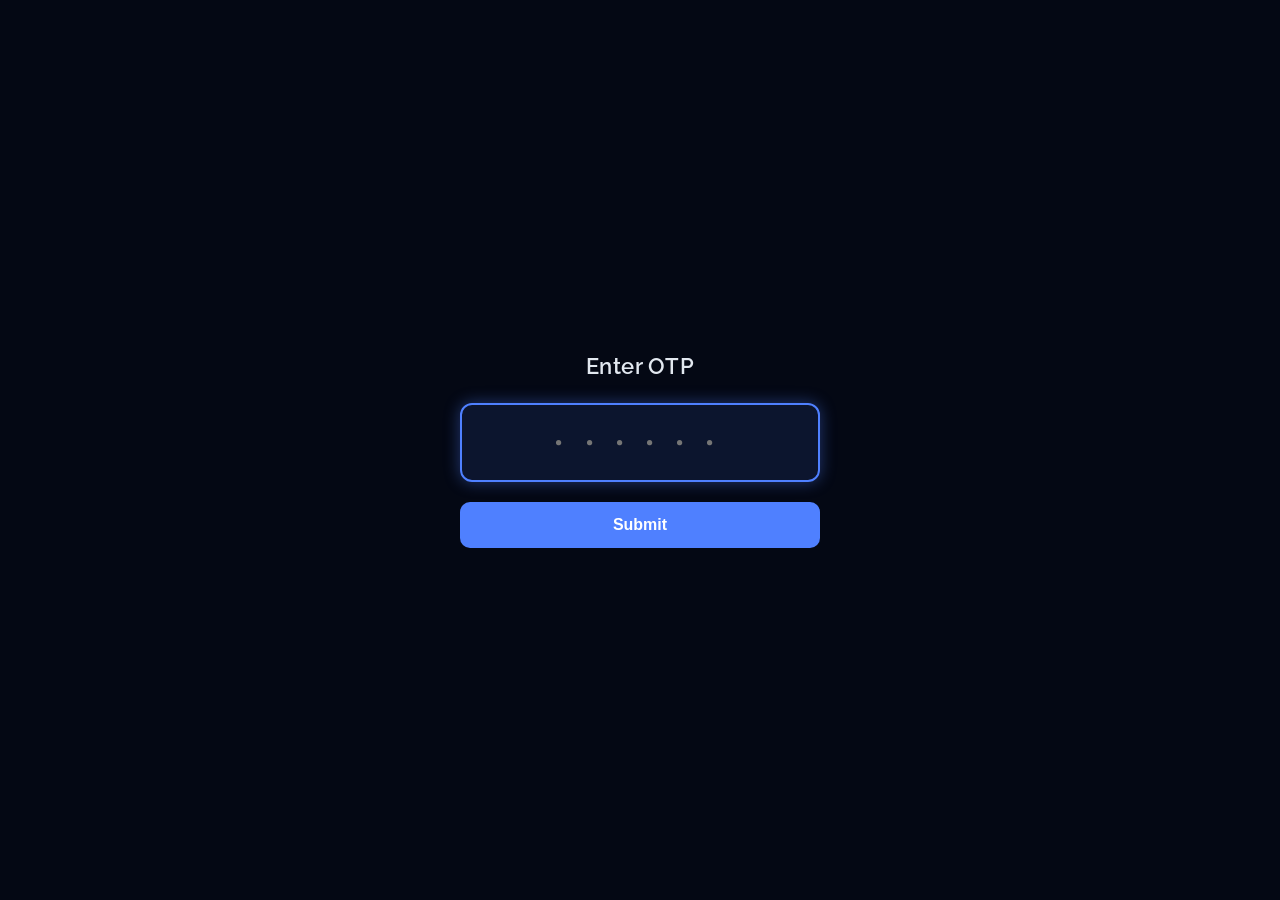
==== commit fb0c62c2: "otp : removed elements" ====
--- a/otp.html
+++ b/otp.html
@@ -2,686 +2,93 @@
 <html lang="en">
 <head>
   <meta charset="utf-8" />
-  <meta name="viewport" content="width=device-width, initial-scale=1, maximum-scale=1" />
-  <title>OTP AutoFill Testbed — Sairaj Pai</title>
-  <link rel="icon" type="image/x-icon" href="old/v2/images/favicon.png" />
-
-  <!-- Fonts & Bootstrap 5.3 -->
+  <meta name="viewport" content="width=device-width, initial-scale=1" />
+  <title>OTP Verification</title>
   <link rel="preconnect" href="https://fonts.googleapis.com" />
   <link rel="preconnect" href="https://fonts.gstatic.com" crossorigin />
-  <link href="https://fonts.googleapis.com/css2?family=Raleway:wght@300;400;600;700&family=JetBrains+Mono:wght@400;600&display=swap" rel="stylesheet" />
-  <link href="https://cdn.jsdelivr.net/npm/bootstrap@5.3.3/dist/css/bootstrap.min.css" rel="stylesheet" crossorigin="anonymous" />
-  <link rel="stylesheet" href="css/main.css" />
-
+  <link href="https://fonts.googleapis.com/css2?family=Raleway:wght@400;600&family=JetBrains+Mono:wght@400;600&display=swap" rel="stylesheet" />
   <style>
-    :root {
-      --sp-accent: #4f80ff;
-      --sp-accent-glow: rgba(79, 128, 255, 0.35);
-      --sp-card-bg: rgba(14, 23, 49, 0.88);
-      --sp-card-border: rgba(255, 255, 255, 0.12);
-      --sp-box-border: rgba(255, 255, 255, 0.18);
-      --sp-box-focus: #5b92ff;
-      --sp-success: #10b981;
+    * {
+      box-sizing: border-box;
+      margin: 0;
+      padding: 0;
     }
-
     body {
       background: #040814;
       color: #f6f7fb;
+      font-family: 'Raleway', system-ui, -apple-system, sans-serif;
       min-height: 100vh;
       display: flex;
-      flex-direction: column;
+      align-items: center;
+      justify-content: center;
+      padding: 20px;
     }
-
-    .otp-page-wrapper {
-      background: radial-gradient(circle at 50% 10%, #152758 0%, #040814 60%, #020308 100%);
-      flex: 1;
-      padding-top: 100px;
-      padding-bottom: 60px;
+    .otp-container {
+      width: 100%;
+      max-width: 360px;
+      text-align: center;
     }
-
-    .otp-card {
-      background: var(--sp-card-bg);
-      backdrop-filter: blur(16px);
-      border: 1px solid var(--sp-card-border);
-      border-radius: 20px;
-      padding: 36px 32px;
-      box-shadow: 0 20px 50px rgba(0, 0, 0, 0.5), 0 0 40px rgba(79, 128, 255, 0.12);
+    h1 {
+      font-size: 1.4rem;
+      margin-bottom: 24px;
+      font-weight: 600;
+      color: #e2e8f0;
+      letter-spacing: 0.02em;
     }
-
-    .badge-domain {
-      background: rgba(79, 128, 255, 0.15);
-      color: #8bb2ff;
-      border: 1px solid rgba(79, 128, 255, 0.3);
-      font-family: 'JetBrains Mono', monospace;
-      font-size: 0.85rem;
-      padding: 6px 12px;
-      border-radius: 999px;
-      display: inline-flex;
-      align-items: center;
-      gap: 6px;
-    }
-
-    /* Tabs */
-    .nav-pills-custom .nav-link {
-      color: #9aa4d9;
-      background: rgba(255, 255, 255, 0.05);
-      border: 1px solid rgba(255, 255, 255, 0.08);
-      font-weight: 600;
-      font-size: 0.9rem;
-      border-radius: 10px;
-      padding: 10px 18px;
-      transition: all 0.2s ease;
-    }
-
-    .nav-pills-custom .nav-link.active {
-      background: var(--sp-accent);
-      color: #fff;
-      border-color: var(--sp-accent);
-      box-shadow: 0 4px 15px var(--sp-accent-glow);
-    }
-
-    /* Single Input */
-    .otp-single-input {
-      background: rgba(4, 8, 20, 0.7);
-      border: 2px solid var(--sp-box-border);
-      color: #fff;
+    .otp-input {
+      width: 100%;
+      background: rgba(14, 23, 49, 0.9);
+      border: 2px solid rgba(255, 255, 255, 0.18);
+      border-radius: 12px;
+      padding: 16px 20px;
       font-family: 'JetBrains Mono', monospace;
       font-size: 2rem;
-      letter-spacing: 0.5em;
+      color: #ffffff;
       text-align: center;
-      padding: 14px 20px;
-      border-radius: 14px;
+      letter-spacing: 0.35em;
+      outline: none;
+      transition: border-color 0.2s, box-shadow 0.2s;
+    }
+    .otp-input:focus {
+      border-color: #4f80ff;
+      box-shadow: 0 0 16px rgba(79, 128, 255, 0.4);
+    }
+    .btn-submit {
+      margin-top: 20px;
       width: 100%;
-      max-width: 380px;
-      margin: 0 auto;
-      transition: all 0.25s ease;
+      padding: 14px;
+      background: #4f80ff;
+      color: #fff;
+      border: none;
+      border-radius: 10px;
+      font-size: 1rem;
+      font-weight: 600;
+      cursor: pointer;
+      transition: background 0.2s;
     }
-
-    .otp-single-input:focus {
-      outline: none;
-      border-color: var(--sp-box-focus);
-      box-shadow: 0 0 20px var(--sp-accent-glow);
-      background: rgba(6, 12, 32, 0.9);
-      color: #fff;
-    }
-
-    /* 6-box Segmented Inputs */
-    .otp-box-group {
-      display: flex;
-      justify-content: center;
-      gap: 10px;
-      max-width: 440px;
-      margin: 0 auto;
-    }
-
-    .otp-box {
-      width: 54px;
-      height: 64px;
-      background: rgba(4, 8, 20, 0.7);
-      border: 2px solid var(--sp-box-border);
-      color: #fff;
-      font-family: 'JetBrains Mono', monospace;
-      font-size: 1.8rem;
-      font-weight: 700;
-      text-align: center;
-      border-radius: 12px;
-      transition: all 0.2s ease;
-      caret-color: var(--sp-accent);
-    }
-
-    .otp-box:focus {
-      outline: none;
-      border-color: var(--sp-box-focus);
-      box-shadow: 0 0 16px var(--sp-accent-glow);
-      background: rgba(6, 12, 32, 0.95);
-      color: #fff;
-      transform: translateY(-2px);
-    }
-
-    @media (max-width: 480px) {
-      .otp-box-group {
-        gap: 6px;
-      }
-      .otp-box {
-        width: 44px;
-        height: 54px;
-        font-size: 1.5rem;
-      }
-      .otp-card {
-        padding: 24px 18px;
-      }
-    }
-
-    /* Event Console / Log */
-    .console-panel {
-      background: #02040a;
-      border: 1px solid rgba(255, 255, 255, 0.08);
-      border-radius: 12px;
-      font-family: 'JetBrains Mono', monospace;
-      font-size: 0.8rem;
-      color: #a5b4fc;
-      max-height: 220px;
-      overflow-y: auto;
-      padding: 12px;
-    }
-
-    .console-entry {
-      margin-bottom: 4px;
-      line-height: 1.4;
-      word-break: break-all;
-    }
-
-    .console-tag {
-      padding: 2px 6px;
-      border-radius: 4px;
-      font-size: 0.72rem;
-      font-weight: 600;
-      text-transform: uppercase;
-      margin-right: 6px;
-    }
-    .tag-autofill { background: #065f46; color: #6ee7b7; }
-    .tag-input { background: #1e3a8a; color: #93c5fd; }
-    .tag-paste { background: #701a75; color: #f472b6; }
-    .tag-focus { background: #374151; color: #d1d5db; }
-    .tag-success { background: #14532d; color: #86efac; }
-
-    /* Accordion / Cheat Sheet */
-    .accordion-custom .accordion-item {
-      background: rgba(255, 255, 255, 0.03);
-      border: 1px solid rgba(255, 255, 255, 0.08);
-      border-radius: 10px;
-      margin-bottom: 10px;
-      overflow: hidden;
-    }
-
-    .accordion-custom .accordion-button {
-      background: rgba(255, 255, 255, 0.04);
-      color: #e2e8f0;
-      font-weight: 600;
-      font-size: 0.92rem;
-      box-shadow: none !important;
-    }
-
-    .accordion-custom .accordion-button:not(.collapsed) {
-      background: rgba(79, 128, 255, 0.15);
-      color: #8bb2ff;
-    }
-
-    .code-preview {
-      background: #02040a;
-      border: 1px solid rgba(255, 255, 255, 0.07);
-      border-radius: 8px;
-      padding: 12px;
-      font-family: 'JetBrains Mono', monospace;
-      font-size: 0.82rem;
-      color: #e2e8f0;
-      position: relative;
-    }
-
-    .btn-copy-code {
-      position: absolute;
-      top: 8px;
-      right: 8px;
-      font-size: 0.72rem;
-      padding: 4px 8px;
+    .btn-submit:hover {
+      background: #3b6ae8;
     }
   </style>
 </head>
 <body>
-
-  <!-- Minimal Nav -->
-  <nav class="navbar navbar-expand navbar-dark sp-navbar fixed-top">
-    <div class="container">
-      <a class="navbar-brand d-flex align-items-center gap-2" href="index.html">
-        <span>&larr;</span> Sairaj Pai
-      </a>
-      <div class="ms-auto d-flex align-items-center gap-3">
-        <span class="badge-domain d-none d-sm-inline-flex">
-          <svg width="12" height="12" fill="currentColor" viewBox="0 0 16 16">
-            <path d="M8 0a8 8 0 1 0 0 16A8 8 0 0 0 8 0zm3.5 7.5a.5.5 0 0 1 0 1H9v2.5a.5.5 0 0 1-1 0V8.5H5.5a.5.5 0 0 1 0-1H8V5a.5.5 0 0 1 1 0v2.5h2.5z"/>
-          </svg>
-          sairaj.is-a.dev
-        </span>
-        <a href="index.html" class="btn btn-sm btn-outline-light">Exit Testbed</a>
-      </div>
-    </div>
-  </nav>
-
-  <!-- Main Content -->
-  <div class="otp-page-wrapper">
-    <div class="container">
-      <div class="row justify-content-center">
-        <div class="col-12 col-lg-8 col-xl-7">
-          
-          <!-- Test Card -->
-          <div class="otp-card">
-            
-            <div class="text-center mb-4">
-              <span class="sp-eyebrow d-block mb-1">Apple WebKit Verification</span>
-              <h1 class="h3 fw-bold mb-2">iOS OTP Mail AutoFill Testbed</h1>
-              <p class="text-white-50 small mb-3">
-                Target origin: <code class="text-info">https://sairaj.is-a.dev/</code><br>
-                Tests iOS Security Code AutoFill from Apple Mail keyboard suggestions.
-              </p>
-
-              <!-- Tabs to switch between Single input and Segmented 6-box input -->
-              <ul class="nav nav-pills nav-pills-custom justify-content-center gap-2 mt-3" id="otpTabs" role="tablist">
-                <li class="nav-item" role="presentation">
-                  <button class="nav-link active" id="single-tab" data-bs-toggle="pill" data-bs-target="#tab-single" type="button" role="tab" aria-selected="true">
-                    Mode A: Standard Single Input
-                  </button>
-                </li>
-                <li class="nav-item" role="presentation">
-                  <button class="nav-link" id="segmented-tab" data-bs-toggle="pill" data-bs-target="#tab-segmented" type="button" role="tab" aria-selected="false">
-                    Mode B: 6-Box Segmented
-                  </button>
-                </li>
-              </ul>
-            </div>
-
-            <!-- Tab Content -->
-            <div class="tab-content mb-4" id="otpTabContent">
-              
-              <!-- Tab 1: Single Input -->
-              <div class="tab-pane fade show active" id="tab-single" role="tabpanel">
-                <form id="form-single" onsubmit="event.preventDefault(); verifyCode(document.getElementById('otp-single').value, 'Single Input');">
-                  <div class="text-center mb-4">
-                    <label for="otp-single" class="form-label text-white-50 small mb-2 d-block">
-                      Tap inside the box &mdash; iOS QuickType keyboard will display <strong>"From Mail: [code]"</strong>
-                    </label>
-                    <input 
-                      type="text" 
-                      id="otp-single" 
-                      name="one-time-code" 
-                      autocomplete="one-time-code" 
-                      inputmode="numeric" 
-                      pattern="[0-9]*" 
-                      maxlength="6" 
-                      placeholder="······" 
-                      class="otp-single-input"
-                      autofocus
-                    />
-                    <div class="form-text text-white-50 mt-2 small">
-                      Attributes: <code>autocomplete="one-time-code"</code>, <code>inputmode="numeric"</code>
-                    </div>
-                  </div>
-
-                  <div class="d-flex justify-content-center gap-2">
-                    <button type="submit" class="btn btn-primary px-4 fw-semibold">
-                      Verify Code
-                    </button>
-                    <button type="button" class="btn btn-outline-secondary px-3" onclick="resetForm('single')">
-                      Clear
-                    </button>
-                  </div>
-                </form>
-              </div>
-
-              <!-- Tab 2: Segmented 6-Box Input -->
-              <div class="tab-pane fade" id="tab-segmented" role="tabpanel">
-                <form id="form-segmented" onsubmit="event.preventDefault(); submitSegmented();">
-                  <div class="text-center mb-4">
-                    <label class="form-label text-white-50 small mb-3 d-block">
-                      Box 1 carries <code>autocomplete="one-time-code"</code>. Script will auto-distribute all 6 digits when tapped from keyboard suggestion.
-                    </label>
-
-                    <div class="otp-box-group" id="segmented-container">
-                      <input type="text" class="otp-box" id="box-1" maxlength="6" inputmode="numeric" pattern="[0-9]*" autocomplete="one-time-code" placeholder="•" />
-                      <input type="text" class="otp-box" id="box-2" maxlength="1" inputmode="numeric" pattern="[0-9]*" placeholder="•" />
-                      <input type="text" class="otp-box" id="box-3" maxlength="1" inputmode="numeric" pattern="[0-9]*" placeholder="•" />
-                      <input type="text" class="otp-box" id="box-4" maxlength="1" inputmode="numeric" pattern="[0-9]*" placeholder="•" />
-                      <input type="text" class="otp-box" id="box-5" maxlength="1" inputmode="numeric" pattern="[0-9]*" placeholder="•" />
-                      <input type="text" class="otp-box" id="box-6" maxlength="1" inputmode="numeric" pattern="[0-9]*" placeholder="•" />
-                    </div>
-                  </div>
-
-                  <div class="d-flex justify-content-center gap-2">
-                    <button type="submit" class="btn btn-primary px-4 fw-semibold">
-                      Verify Code
-                    </button>
-                    <button type="button" class="btn btn-outline-secondary px-3" onclick="resetForm('segmented')">
-                      Clear
-                    </button>
-                  </div>
-                </form>
-              </div>
-
-            </div>
-
-            <!-- Verification Status Display -->
-            <div id="status-alert" class="alert d-none mb-4 text-center" role="alert"></div>
-
-            <!-- Live Event Telemetry Console -->
-            <div class="mt-4 pt-3 border-top border-secondary border-opacity-25">
-              <div class="d-flex justify-content-between align-items-center mb-2">
-                <span class="small fw-semibold text-white-50">Live Event Inspector (Autofill Telemetry)</span>
-                <button class="btn btn-link btn-sm text-white-50 text-decoration-none p-0" onclick="clearConsole()">
-                  Clear Log
-                </button>
-              </div>
-              <div class="console-panel" id="event-console">
-                <div class="console-entry text-muted">&gt; Ready. Tap input field on your iOS device to activate keyboard suggestion...</div>
-              </div>
-            </div>
-
-            <!-- Test Simulation Button -->
-            <div class="d-flex justify-content-center gap-2 mt-3">
-              <button class="btn btn-sm btn-outline-info text-opacity-75" onclick="simulateAutofill('849201')">
-                Simulate 6-digit fill (849201)
-              </button>
-            </div>
-
-          </div>
-
-          <!-- ESP Mail Guidelines & Cheat Sheet -->
-          <div class="mt-4">
-            <h2 class="h5 fw-bold text-white mb-3">ESP Email Content Reference</h2>
-            
-            <div class="accordion accordion-custom" id="espAccordion">
-              
-              <!-- Accordion 1: WebKit Domain-Bound Syntax -->
-              <div class="accordion-item">
-                <h2 class="accordion-header" id="headingOne">
-                  <button class="accordion-button" type="button" data-bs-toggle="collapse" data-bs-target="#collapseOne" aria-expanded="true" aria-controls="collapseOne">
-                    1. Domain-Bound Syntax for Apple WebKit (Must-have at bottom)
-                  </button>
-                </h2>
-                <div id="collapseOne" class="accordion-collapse collapse show" aria-labelledby="headingOne" data-bs-parent="#espAccordion">
-                  <div class="accordion-body text-white-50 small">
-                    <p>Place this exact line at the very bottom of your email text (on its own line). This tells iOS that the OTP belongs strictly to <code>sairaj.is-a.dev</code>:</p>
-                    <div class="code-preview mb-2">
-                      <span id="domain-bound-sample">@sairaj.is-a.dev #123456</span>
-                      <button class="btn btn-sm btn-outline-primary btn-copy-code" onclick="copyText('domain-bound-sample', this)">Copy</button>
-                    </div>
-                    <ul class="mb-0 ps-3">
-                      <li><code>@sairaj.is-a.dev</code> &mdash; specifies the origin that can auto-fill this OTP.</li>
-                      <li><code>#123456</code> &mdash; specifies the one-time code.</li>
-                    </ul>
-                  </div>
-                </div>
-              </div>
-
-              <!-- Accordion 2: Plain Text Template -->
-              <div class="accordion-item">
-                <h2 class="accordion-header" id="headingTwo">
-                  <button class="accordion-button collapsed" type="button" data-bs-toggle="collapse" data-bs-target="#collapseTwo" aria-expanded="false" aria-controls="collapseTwo">
-                    2. Plain-Text (text/plain) Email Body Template
-                  </button>
-                </h2>
-                <div id="collapseTwo" class="accordion-collapse collapse" aria-labelledby="headingTwo" data-bs-parent="#espAccordion">
-                  <div class="accordion-body text-white-50 small">
-                    <div class="code-preview mb-2">
-                      <pre id="plain-text-sample" class="m-0" style="white-space: pre-wrap;">Your verification code is 123456.
-
-This code will expire in 10 minutes.
-
-@sairaj.is-a.dev #123456</pre>
-                      <button class="btn btn-sm btn-outline-primary btn-copy-code" onclick="copyText('plain-text-sample', this)">Copy</button>
-                    </div>
-                  </div>
-                </div>
-              </div>
-
-              <!-- Accordion 3: HTML Template -->
-              <div class="accordion-item">
-                <h2 class="accordion-header" id="headingThree">
-                  <button class="accordion-button collapsed" type="button" data-bs-toggle="collapse" data-bs-target="#collapseThree" aria-expanded="false" aria-controls="collapseThree">
-                    3. HTML (text/html) Email Body Template
-                  </button>
-                </h2>
-                <div id="collapseThree" class="accordion-collapse collapse" aria-labelledby="headingThree" data-bs-parent="#espAccordion">
-                  <div class="accordion-body text-white-50 small">
-                    <div class="code-preview mb-2">
-                      <pre id="html-sample" class="m-0" style="white-space: pre-wrap;">&lt;!DOCTYPE html&gt;
-&lt;html&gt;
-&lt;head&gt;
-  &lt;meta charset="utf-8"&gt;
-  &lt;title&gt;Verification Code&lt;/title&gt;
-&lt;/head&gt;
-&lt;body style="font-family: -apple-system, BlinkMacSystemFont, 'Segoe UI', Roboto, Helvetica, Arial, sans-serif; background-color: #f7f9fc; padding: 24px; margin: 0;"&gt;
-  &lt;div style="max-width: 480px; margin: 0 auto; background: #ffffff; border-radius: 10px; padding: 32px; border: 1px solid #e2e8f0;"&gt;
-    &lt;h2 style="color: #0f172a; margin-top: 0; font-size: 20px;"&gt;Security Verification&lt;/h2&gt;
-    &lt;p style="color: #475569; font-size: 15px;"&gt;Your verification code for &lt;strong&gt;sairaj.is-a.dev&lt;/strong&gt; is:&lt;/p&gt;
-    &lt;div style="background: #f1f5f9; border-radius: 8px; padding: 18px; text-align: center; margin: 24px 0;"&gt;
-      &lt;span style="font-size: 32px; font-weight: bold; letter-spacing: 6px; color: #2563eb; font-family: monospace;"&gt;123456&lt;/span&gt;
-    &lt;/div&gt;
-    &lt;p style="color: #64748b; font-size: 13px;"&gt;This code is valid for 10 minutes. Do not share it with anyone.&lt;/p&gt;
-    &lt;hr style="border: none; border-top: 1px solid #e2e8f0; margin: 24px 0;"&gt;
-    &lt;!-- Domain-bound code for iOS Safari AutoFill --&gt;
-    &lt;p style="color: #94a3b8; font-size: 12px; margin: 0; font-family: monospace;"&gt;@sairaj.is-a.dev #123456&lt;/p&gt;
-  &lt;/div&gt;
-&lt;/body&gt;
-&lt;/html&gt;</pre>
-                      <button class="btn btn-sm btn-outline-primary btn-copy-code" onclick="copyText('html-sample', this)">Copy</button>
-                    </div>
-                  </div>
-                </div>
-              </div>
-
-              <!-- Accordion 4: iOS Testing Prerequisites -->
-              <div class="accordion-item">
-                <h2 class="accordion-header" id="headingFour">
-                  <button class="accordion-button collapsed" type="button" data-bs-toggle="collapse" data-bs-target="#collapseFour" aria-expanded="false" aria-controls="collapseFour">
-                    4. iOS Mail Autofill Checklist &amp; Troubleshooting
-                  </button>
-                </h2>
-                <div id="collapseFour" class="accordion-collapse collapse" aria-labelledby="headingFour" data-bs-parent="#espAccordion">
-                  <div class="accordion-body text-white-50 small">
-                    <ul class="mb-0 ps-3">
-                      <li class="mb-2"><strong>Native Apple Mail app:</strong> The destination email account must be set up inside Apple's native <em>Mail</em> app on your iPhone/iPad. Third-party apps (Gmail, Outlook apps) cannot pass QuickType suggestions to Safari.</li>
-                      <li class="mb-2"><strong>Primary Inbox required:</strong> If the ESP mail lands in <em>Junk/Spam</em>, iOS security suppresses the autofill suggestion.</li>
-                      <li class="mb-2"><strong>Safari domain match:</strong> Safari URL must match the <code>@sairaj.is-a.dev</code> domain. (If accessing via <code>gegendepressed.github.io</code>, it redirects to <code>sairaj.is-a.dev</code>).</li>
-                      <li class="mb-2"><strong>iOS Settings:</strong> Verify in iOS <em>Settings &gt; Passwords &gt; Password Options</em> (or <em>Settings &gt; General &gt; AutoFill &amp; Passwords</em>) that <strong>AutoFill Passwords and Passkeys</strong> is ON.</li>
-                      <li class="mb-2"><strong>Delete After Use feature:</strong> If iOS is set to "Delete After Use", iOS will automatically delete the OTP email from Mail as soon as you tap the QuickType autofill bar.</li>
-                      <li><strong>Recency:</strong> The email must arrive recently (usually within the last ~10-15 minutes).</li>
-                    </ul>
-                  </div>
-                </div>
-              </div>
-
-            </div>
-          </div>
-
-        </div>
-      </div>
-    </div>
+  <div class="otp-container">
+    <h1>Enter OTP</h1>
+    <form action="#" method="post" onsubmit="event.preventDefault();">
+      <input 
+        type="text" 
+        name="otp" 
+        id="otp" 
+        autocomplete="one-time-code" 
+        inputmode="numeric" 
+        pattern="[0-9]*" 
+        maxlength="6" 
+        placeholder="······" 
+        class="otp-input"
+        autofocus 
+      />
+      <button type="submit" class="btn-submit">Submit</button>
+    </form>
   </div>
-
-  <!-- Scripts -->
-  <script src="https://cdn.jsdelivr.net/npm/bootstrap@5.3.3/dist/js/bootstrap.bundle.min.js" crossorigin="anonymous"></script>
-
-  <script>
-    const consoleEl = document.getElementById('event-console');
-    const statusAlert = document.getElementById('status-alert');
-
-    function logEvent(tag, message, tagClass = 'tag-input') {
-      const now = new Date();
-      const timeStr = now.toTimeString().split(' ')[0] + '.' + String(now.getMilliseconds()).padStart(3, '0');
-      const entry = document.createElement('div');
-      entry.className = 'console-entry';
-      entry.innerHTML = `<span class="text-white-50">[${timeStr}]</span> <span class="console-tag ${tagClass}">${tag}</span> ${message}`;
-      consoleEl.appendChild(entry);
-      consoleEl.scrollTop = consoleEl.scrollHeight;
-    }
-
-    function clearConsole() {
-      consoleEl.innerHTML = '<div class="console-entry text-muted">&gt; Console cleared. Waiting for interaction...</div>';
-    }
-
-    function showStatus(message, isSuccess = true) {
-      statusAlert.className = `alert alert-${isSuccess ? 'success' : 'danger'} mb-4 text-center fw-semibold`;
-      statusAlert.textContent = message;
-      statusAlert.classList.remove('d-none');
-    }
-
-    function hideStatus() {
-      statusAlert.classList.add('d-none');
-    }
-
-    function verifyCode(val, source) {
-      val = (val || '').trim();
-      logEvent('VERIFY', `Verifying code "${val}" from ${source}`, 'tag-success');
-      if (/^\d{4,8}$/.test(val)) {
-        showStatus(`Code "${val}" successfully received and validated via ${source}!`, true);
-      } else if (!val) {
-        showStatus('Please enter or autofill a verification code first.', false);
-      } else {
-        showStatus(`Received non-standard code "${val}". Expected 4-8 numeric digits.`, false);
-      }
-    }
-
-    function resetForm(type) {
-      hideStatus();
-      if (type === 'single') {
-        const input = document.getElementById('otp-single');
-        input.value = '';
-        input.focus();
-        logEvent('RESET', 'Single input cleared', 'tag-focus');
-      } else {
-        for (let i = 1; i <= 6; i++) {
-          const box = document.getElementById('box-' + i);
-          if (box) box.value = '';
-        }
-        document.getElementById('box-1').focus();
-        logEvent('RESET', 'Segmented boxes cleared', 'tag-focus');
-      }
-    }
-
-    /* Single Input Event Handlers */
-    const singleInput = document.getElementById('otp-single');
-    singleInput.addEventListener('focus', () => {
-      logEvent('FOCUS', 'Single OTP input focused. iOS QuickType keyboard active.', 'tag-focus');
-    });
-
-    singleInput.addEventListener('input', (e) => {
-      const val = singleInput.value;
-      const isAutoFill = (val.length > 1 && e.inputType === 'insertReplacementText') || val.length >= 4;
-      logEvent(
-        isAutoFill ? 'AUTOFILL' : 'INPUT',
-        `Value: "${val}" (Length: ${val.length}, inputType: "${e.inputType || 'none'}")`,
-        isAutoFill ? 'tag-autofill' : 'tag-input'
-      );
-      if (val.length === 6) {
-        verifyCode(val, 'Single Input (Auto-triggered on 6 digits)');
-      }
-    });
-
-    singleInput.addEventListener('paste', (e) => {
-      const pasteData = (e.clipboardData || window.clipboardData).getData('text');
-      logEvent('PASTE', `Pasted raw data: "${pasteData}"`, 'tag-paste');
-    });
-
-    singleInput.addEventListener('change', () => {
-      logEvent('CHANGE', `Value committed: "${singleInput.value}"`, 'tag-input');
-    });
-
-    /* Segmented 6-box Handlers */
-    const boxes = [
-      document.getElementById('box-1'),
-      document.getElementById('box-2'),
-      document.getElementById('box-3'),
-      document.getElementById('box-4'),
-      document.getElementById('box-5'),
-      document.getElementById('box-6')
-    ];
-
-    function getSegmentedValue() {
-      return boxes.map(b => b.value).join('');
-    }
-
-    function fillSegmented(code) {
-      const clean = code.replace(/\D/g, '').slice(0, 6);
-      for (let i = 0; i < 6; i++) {
-        boxes[i].value = clean[i] || '';
-      }
-      const lastIndex = Math.min(clean.length, 5);
-      boxes[lastIndex].focus();
-      return clean;
-    }
-
-    boxes.forEach((box, index) => {
-      box.addEventListener('focus', () => {
-        logEvent('FOCUS', `Segmented Box #${index + 1} focused.`, 'tag-focus');
-      });
-
-      box.addEventListener('input', (e) => {
-        const val = box.value;
-
-        // If user / iOS pasted or autofilled multi-character string into box 1
-        if (val.length > 1) {
-          const distributed = fillSegmented(val);
-          logEvent('AUTOFILL', `Multi-digit detected in Box #${index + 1}: Distributed "${distributed}" across 6 boxes`, 'tag-autofill');
-          if (distributed.length === 6) {
-            verifyCode(distributed, 'Segmented Boxes (Auto-triggered)');
-          }
-          return;
-        }
-
-        logEvent('INPUT', `Box #${index + 1} = "${val}"`, 'tag-input');
-
-        // Normal single character typing: move forward
-        if (val.length === 1 && index < 5) {
-          boxes[index + 1].focus();
-        }
-
-        const fullVal = getSegmentedValue();
-        if (fullVal.length === 6) {
-          verifyCode(fullVal, 'Segmented Boxes');
-        }
-      });
-
-      box.addEventListener('keydown', (e) => {
-        // Backspace handling to navigate backwards
-        if (e.key === 'Backspace' && !box.value && index > 0) {
-          boxes[index - 1].focus();
-        }
-      });
-
-      box.addEventListener('paste', (e) => {
-        e.preventDefault();
-        const text = (e.clipboardData || window.clipboardData).getData('text').trim();
-        logEvent('PASTE', `Pasted into Box #${index + 1}: "${text}"`, 'tag-paste');
-        const distributed = fillSegmented(text);
-        if (distributed.length === 6) {
-          verifyCode(distributed, 'Segmented Boxes (Paste)');
-        }
-      });
-    });
-
-    function submitSegmented() {
-      verifyCode(getSegmentedValue(), 'Segmented Boxes');
-    }
-
-    /* Simulation helper */
-    function simulateAutofill(sampleCode) {
-      logEvent('SIMULATE', `Simulating autofill injection with "${sampleCode}"...`, 'tag-autofill');
-      const activeTab = document.querySelector('.tab-pane.active').id;
-      if (activeTab === 'tab-single') {
-        singleInput.value = sampleCode;
-        singleInput.dispatchEvent(new Event('input', { bubbles: true }));
-      } else {
-        fillSegmented(sampleCode);
-        verifyCode(sampleCode, 'Segmented Simulation');
-      }
-    }
-
-    /* Copy to clipboard */
-    function copyText(elementId, btn) {
-      const el = document.getElementById(elementId);
-      const text = el.innerText || el.textContent;
-      navigator.clipboard.writeText(text).then(() => {
-        const orig = btn.textContent;
-        btn.textContent = 'Copied!';
-        btn.classList.remove('btn-outline-primary');
-        btn.classList.add('btn-success');
-        setTimeout(() => {
-          btn.textContent = orig;
-          btn.classList.remove('btn-success');
-          btn.classList.add('btn-outline-primary');
-        }, 1500);
-      });
-    }
-  </script>
 </body>
 </html>
-
